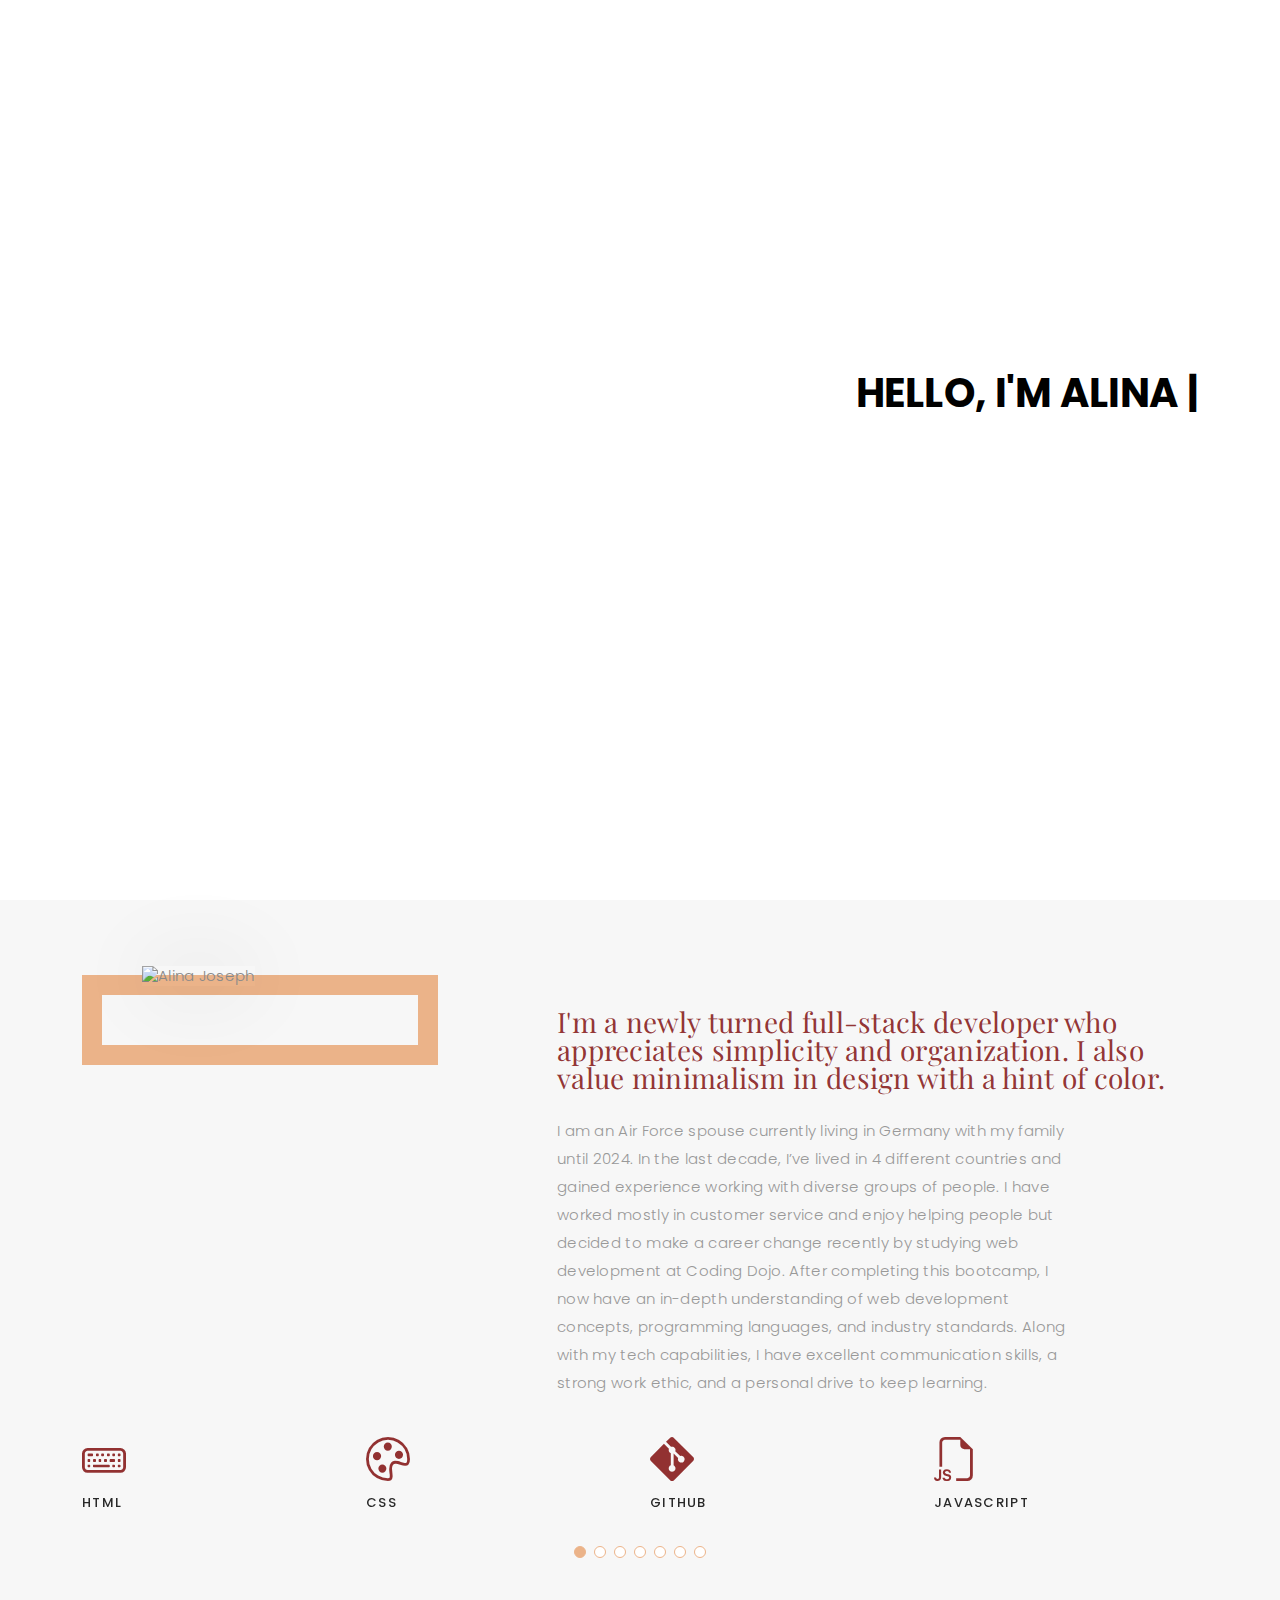
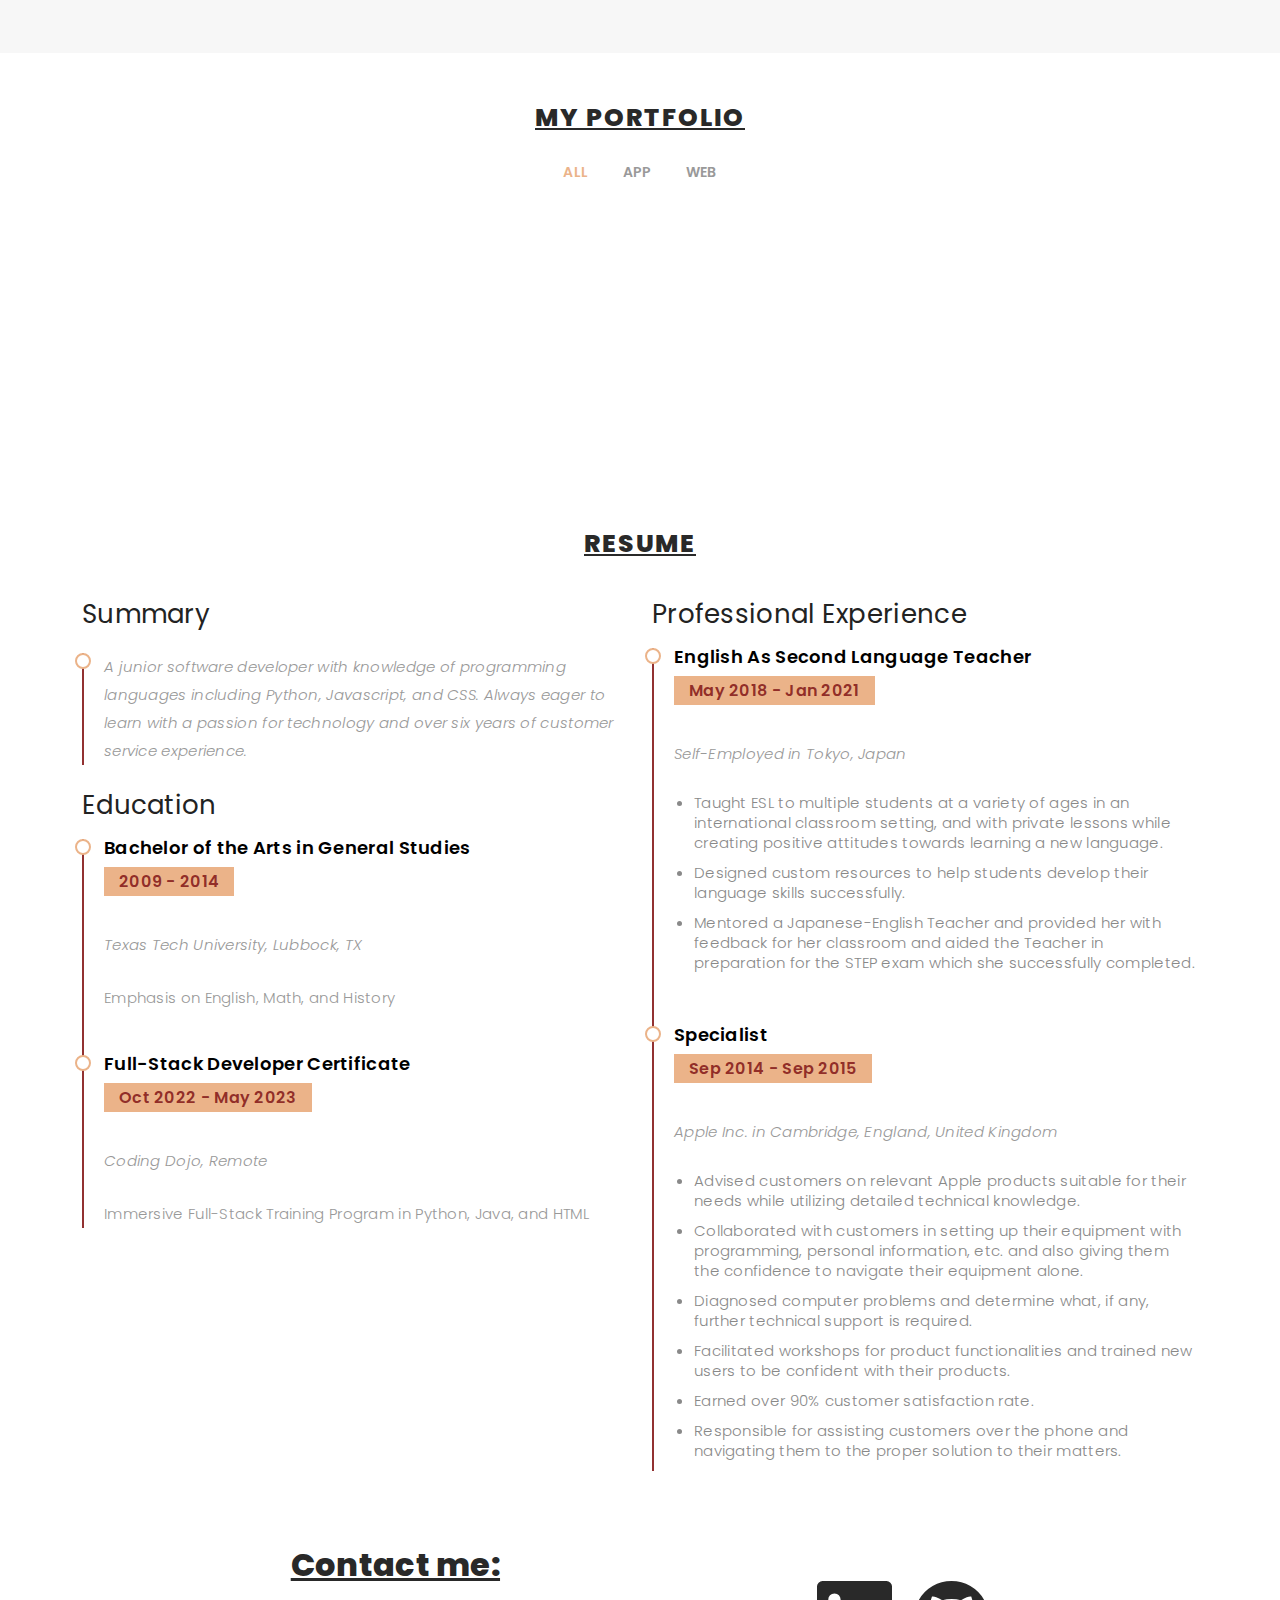
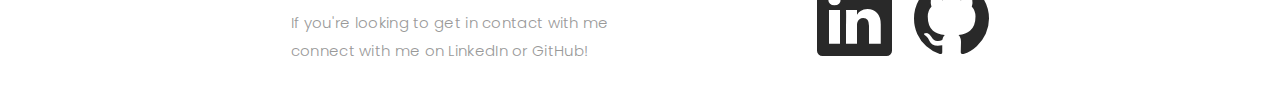
==== portfolio/index.html @ c33781b0 "Add files via upload" ====
<!DOCTYPE html>
<html lang="en">

    <head>
        <meta charset="UTF-8">
        <meta http-equiv="X-UA-Compatible" content="IE=edge">
        <meta name="viewport" content="width=device-width, initial-scale=1.0">
        <title> Portfolio | Alina Joseph </title>
        <link href="https://cdn.jsdelivr.net/npm/bootstrap@5.3.0-alpha1/dist/css/bootstrap.min.css" rel="stylesheet"
            integrity="sha384-GLhlTQ8iRABdZLl6O3oVMWSktQOp6b7In1Zl3/Jr59b6EGGoI1aFkw7cmDA6j6gD"
            crossorigin="anonymous" />

        <!-- Favicons -->
        <link href="assets/img/favicon.png" rel="icon">
        <link href="assets/img/apple-touch-icon.png" rel="apple-touch-icon">

        <!-- Google Fonts -->
        <link
            href="https://fonts.googleapis.com/css?family=Poppins:300,300i,400,400i,500,500i,600,600i,700,700i|Playfair+Display:400,400i,500,500i,600,600i,700,700i,900,900i"
            rel="stylesheet">

        <!-- Vendor CSS Files -->
        <link href="assets/vendor/bootstrap/css/bootstrap.min.css" rel="stylesheet">
        <link href="assets/vendor/bootstrap-icons/bootstrap-icons.css" rel="stylesheet">
        <link href="assets/vendor/boxicons/css/boxicons.min.css" rel="stylesheet">
        <link href="assets/vendor/swiper/swiper-bundle.min.css" rel="stylesheet">

        <!-- Template Main CSS File -->
        <link href="assets/css/style.css" rel="stylesheet">



    </head>

    <body>
        <!-- ======= Header ======= -->
        <header id="header" class="fixed-top ">
            <div class="container d-flex align-items-center justify-content-between">
                <nav id="navbar" class="navbar">
                    <ul>
                        <li><a class="nav-link scrollto active" href="#hero">Home</a></li>
                        <li><a class="nav-link scrollto" href="#about">About</a></li>
                        <li><a class="nav-link  scrollto" href="#portfolio">Portfolio</a></li>
                        <li><a class="nav-link  scrollto" href="#resume"> Resume</a></li>
                        <li><a class="nav-link scrollto" href="#contact">Contact</a></li>
                    </ul>
                    <i class="bi bi-list mobile-nav-toggle"></i>
                </nav><!-- .navbar -->
                <img class="initials" src="/assets/img/A-J-letters.png" alt="letters A and J">

            </div>
        </header><!-- End Header -->

        <!-- ======= Hero Section ======= -->
        <div id="hero" class="home">

            <div class="container">
                <div class="hero-content">
                    <h1>Hello, I'm <span class="typed"
                            data-typed-items="Alina Joseph, A Full-Stack Developer, A Freelancer, A Problem-Solver, Always Learning"></span>
                    </h1>
                    <p> Full-Stack Developer & Freelancer </p>

                    <ul class="list-unstyled list-social">
                        <li><a href="https://www.linkedin.com/in/alinajoseph10/"><i class="bi bi-linkedin"></i></a></li>
                        <li><a href="https://github.com/alinajoseph1"><i class="bi bi-github"></i></a></li>
                    </ul>
                </div>
            </div>
        </div><!-- End Hero -->

        <main id="main">

            <!-- ======= About Section ======= -->
            <div id="about" class="paddsection">
                <div class="container">
                    <div class="row justify-content-between">

                        <div class="col-lg-4 ">
                            <div class="div-img-bg">
                                <div class="about-img">
                                    <img src="assets/img/me-2023.jpg" class="img-responsive" alt="Alina Joseph">
                                </div>
                            </div>
                        </div>

                        <div class="col-lg-7 mt-2">
                            <div class="about-descr">

                                <p class="p-heading">I'm a newly turned full-stack developer who appreciates simplicity
                                    and organization.
                                    I also value minimalism in design with a hint of color. </p>
                                <p class="separator"> I am an Air Force spouse currently living in Germany with my
                                    family until 2024. In the last decade, I’ve lived in 4 different countries and
                                    gained experience working with diverse groups of people. I have worked mostly in
                                    customer service and enjoy helping people but decided to make a career change
                                    recently by studying web development at Coding Dojo. After completing this bootcamp,
                                    I now have an in-depth understanding of web development concepts, programming
                                    languages, and industry standards. Along with my tech capabilities, I have excellent
                                    communication skills, a strong work ethic, and a personal drive to keep learning.
                                </p>

                            </div>

                        </div>
                    </div>
                </div>

                <!-- ======= Services Section ======= -->
                <div id="services">
                    <div class="container">

                        <div class="services-slider swiper" data-aos="fade-up" data-aos-delay="100">
                            <div class="swiper-wrapper">

                                <div class="swiper-slide">
                                    <div class="services-block">
                                        <i class="bi bi-keyboard"></i>
                                        <span> HTML </span>
                                    </div>
                                </div><!-- End testimonial item -->

                                <div class="swiper-slide">
                                    <div class="services-block">
                                        <i class="bi bi-palette"></i>
                                        <span> CSS </span>

                                    </div>
                                </div><!-- End testimonial item -->

                                <div class="swiper-slide">
                                    <div class="services-block">
                                        <i class="bi bi-git"></i>
                                        <span>GITHUB</span>

                                    </div>
                                </div><!-- End testimonial item -->

                                <div class="swiper-slide">
                                    <div class="services-block">
                                        <i class="bi bi-filetype-js"></i>
                                        <span> JAVASCRIPT</span>

                                    </div>
                                </div><!-- End testimonial item -->

                                <div class="swiper-slide">
                                    <div class="services-block">
                                        <i class="bi bi-braces"></i>
                                        <span>PYTHON </span>

                                    </div>
                                </div><!-- End testimonial item -->

                                <div class="swiper-slide">
                                    <div class="services-block">
                                        <i class="bi bi-diagram-3-fill"></i>
                                        <span>SQL</span>

                                    </div>
                                </div><!-- End testimonial item -->

                                <div class="swiper-slide">
                                    <div class="services-block">
                                        <i class="bi bi-bootstrap-fill"></i>
                                        <span>BOOTSTRAP</span>

                                    </div>
                                </div><!-- End testimonial item -->

                            </div>
                            <div class="swiper-pagination"></div>
                        </div>

                    </div>

                </div><!-- End Services Section -->
            </div><!-- End About Section -->

            <!-- ======= Portfolio Section ======= -->
            <div id="portfolio" class="paddsection">

                <div class="container">
                    <div class="section-title text-center">
                        <h2>My Portfolio</h2>
                    </div>
                </div>

                <div class="container">

                    <div class="row">
                        <div class="col-lg-12 d-flex justify-content-center">
                            <ul id="portfolio-flters">
                                <li data-filter="*" class="filter-active">All</li>
                                <li data-filter=".filter-app">App</li>
                                <li data-filter=".filter-web">Web</li>
                            </ul>
                        </div>
                    </div>

                    <div class="row portfolio-container">

                        <div class="col-lg-4 col-md-6 portfolio-item filter-app">
                            <img src="assets/img/skincare-page.png" class="img-fluid" alt="">
                            <div class="portfolio-info">
                                <h4> M + E Skincare </h4>
                                <p> Web Application that allows skincare enthusiasts to create profiles, customize their
                                    skincare concerns and get recommended products per the concern selected on profile.
                                </p>
                                <a href="assets/img/skincare-page.png" data-gallery="portfolioGallery"
                                    class="portfolio-lightbox preview-link" title="App 1"><i class="bx bx-plus"></i></a>
                                <a href="https://github.com/alinajoseph1/skincareproject" class="details-link"
                                    title="More Details"><i class="bx bx-link"></i></a>
                            </div>
                        </div>

                        <div class="col-lg-4 col-md-6 portfolio-item filter-web">
                            <img src="assets/img/plant-shop.png" class="img-fluid" alt="">
                            <div class="portfolio-info">
                                <h4> Plant Webpage </h4>
                                <p> Webpage styled as requested </p>
                                <a href="assets/img/plant-shop.png" data-gallery="portfolioGallery"
                                    class="portfolio-lightbox preview-link" title="Web 3"><i class="bx bx-plus"></i></a>
                                <a href="https://github.com/alinajoseph1/web-fund-plant-shop" class="details-link"
                                    title="More Details"><i class="bx bx-link"></i></a>
                            </div>
                        </div>

                        <div class="col-lg-4 col-md-6 portfolio-item filter-app">
                            <img src="assets/img/sasquatch-sighting.png" class="img-fluid" alt="">
                            <div class="portfolio-info">
                                <h4> Sasquatch Sighting</h4>
                                <p>Web Application that allows users to create accounts, post in a forum, create and
                                    save info such as: date, location, and text on Sasquatch sightings.</p>
                                <a href="assets/img/sasquatch-sighting.png" data-gallery="portfolioGallery"
                                    class="portfolio-lightbox preview-link" title="App 2"><i class="bx bx-plus"></i></a>
                                <a href="https://github.com/alinajoseph1/sightings" class="details-link"
                                    title="More Details"><i class="bx bx-link"></i></a>
                            </div>
                        </div>
                    </div>
                </div>
            </div><!-- End Portfolio Section -->

            <!-- ======= Resume Section ======= -->
            <section id="resume" class="resume">
                <div class="container aos-init aos-animate" data-aos="fade-up">
                    <div class="container">
                        <div class="section-title text-center">
                            <h2>Resume</h2>
                        </div>
                    </div>
                    <!-- <div class="section-title">
                        <h2>Resume</h2>
                        <p>Magnam dolores commodi suscipit. Necessitatibus eius consequatur ex aliquid fuga eum quidem.
                            Sit sint consectetur velit. Quisquam quos quisquam cupiditate. Et nemo qui impedit suscipit
                            alias ea. Quia fugiat sit in iste officiis commodi quidem hic quas.</p>
                    </div> -->

                    <div class="row">
                        <div class="col-lg-6">
                            <h4 class="resume-title">Summary</h4>
                            <div class="resume-item pb-0">
                                <p><em>A junior software developer with knowledge of programming languages including
                                        Python, Javascript, and CSS. Always eager to learn with a passion for technology
                                        and over six years of customer service experience.</em></p>
                                <p>
                                </p>
                            </div>

                            <h3 class="resume-title">Education</h3>
                            <div class="resume-item">
                                <h4>Bachelor of the Arts in General Studies</h4>
                                <h5>2009 - 2014</h5>
                                <p><em>Texas Tech University, Lubbock, TX</em></p>
                                <p> Emphasis on English, Math, and History</p>
                            </div>
                            <div class="resume-item">
                                <h4>Full-Stack Developer Certificate</h4>
                                <h5>Oct 2022 - May 2023</h5>
                                <p><em>Coding Dojo, Remote</em></p>
                                <p>Immersive Full-Stack Training Program in Python, Java, and HTML</p>
                            </div>
                        </div>
                        <div class="col-lg-6">
                            <h3 class="resume-title">Professional Experience</h3>
                            <div class="resume-item">
                                <h4>English As Second Language Teacher </h4>
                                <h5>May 2018 - Jan 2021 </h5>
                                <p><em> Self-Employed in Tokyo, Japan</em></p>
                                <p>
                                </p>
                                <ul>
                                    <li>Taught ESL to multiple students at a variety of ages in an international
                                        classroom setting, and with private lessons while creating positive attitudes
                                        towards learning a new language.</li>
                                    <li>Designed custom resources to help students develop their language skills
                                        successfully. </li>
                                    <li>Mentored a Japanese-English Teacher and provided her with feedback for her
                                        classroom and aided the Teacher in preparation for the STEP exam which she
                                        successfully completed.</li>
                                </ul>
                                <p></p>
                            </div>
                            <div class="resume-item">
                                <h4> Specialist </h4>
                                <h5>Sep 2014 - Sep 2015</h5>
                                <p><em>Apple Inc. in Cambridge, England, United Kingdom</em></p>
                                <p>
                                </p>
                                <ul>
                                    <li>Advised customers on relevant Apple products suitable for their needs while
                                        utilizing detailed technical knowledge.</li>
                                    <li>Collaborated with customers in setting up their equipment with programming,
                                        personal information, etc. and also giving them the confidence to navigate their
                                        equipment alone.</li>
                                    <li>Diagnosed computer problems and determine what, if any, further technical
                                        support is required.
                                    </li>
                                    <li>Facilitated workshops for product functionalities and trained new users to be
                                        confident with their products.</li>
                                    <li> Earned over 90% customer satisfaction rate. </li>
                                    <li>Responsible for assisting customers over the phone and navigating them to the
                                        proper solution to their matters.
                                    </li>
                                </ul>
                                <p></p>
                            </div>
                        </div>
                    </div>

                </div>
            </section>
            </div><!-- End Journal Section -->

            <!-- ======= Contact Section ======= -->
            <div id="contact" class="paddsection">
                <div class="container">
                    <div class="d-flex justify-content-evenly align-items-center ">
                        <div class="contact-contact">
                            <h2> Contact me:</h2>
                            <p> If you're looking to get in contact with me
                                <br> connect with me on LinkedIn or GitHub!
                            </p>
                        </div>
                        <div class="contact-icons">
                            <a href="https://www.linkedin.com/in/alinajoseph10/"><i class="bi-linkedin"></i></a>
                            <a href="https://github.com/alinajoseph1"><i class="bi-github"></i></a>
                        </div>
                    </div>
                </div>
            </div>
            </div><!-- End Contact Section -->

        </main><!-- End #main -->


        <a href="#" class="back-to-top d-flex align-items-center justify-content-center"><i
                class="bi bi-arrow-up-short"></i></a>

        <!-- Vendor JS Files -->
        <script src="assets/vendor/bootstrap/js/bootstrap.bundle.min.js"></script>
        <script src="assets/vendor/isotope-layout/isotope.pkgd.min.js"></script>
        <script src="assets/vendor/swiper/swiper-bundle.min.js"></script>
        <script src="assets/vendor/typed.js/typed.umd.js"></script>

        <!-- Template Main JS File -->
        <script src="assets/js/main.js"></script>

    </body>

</html>
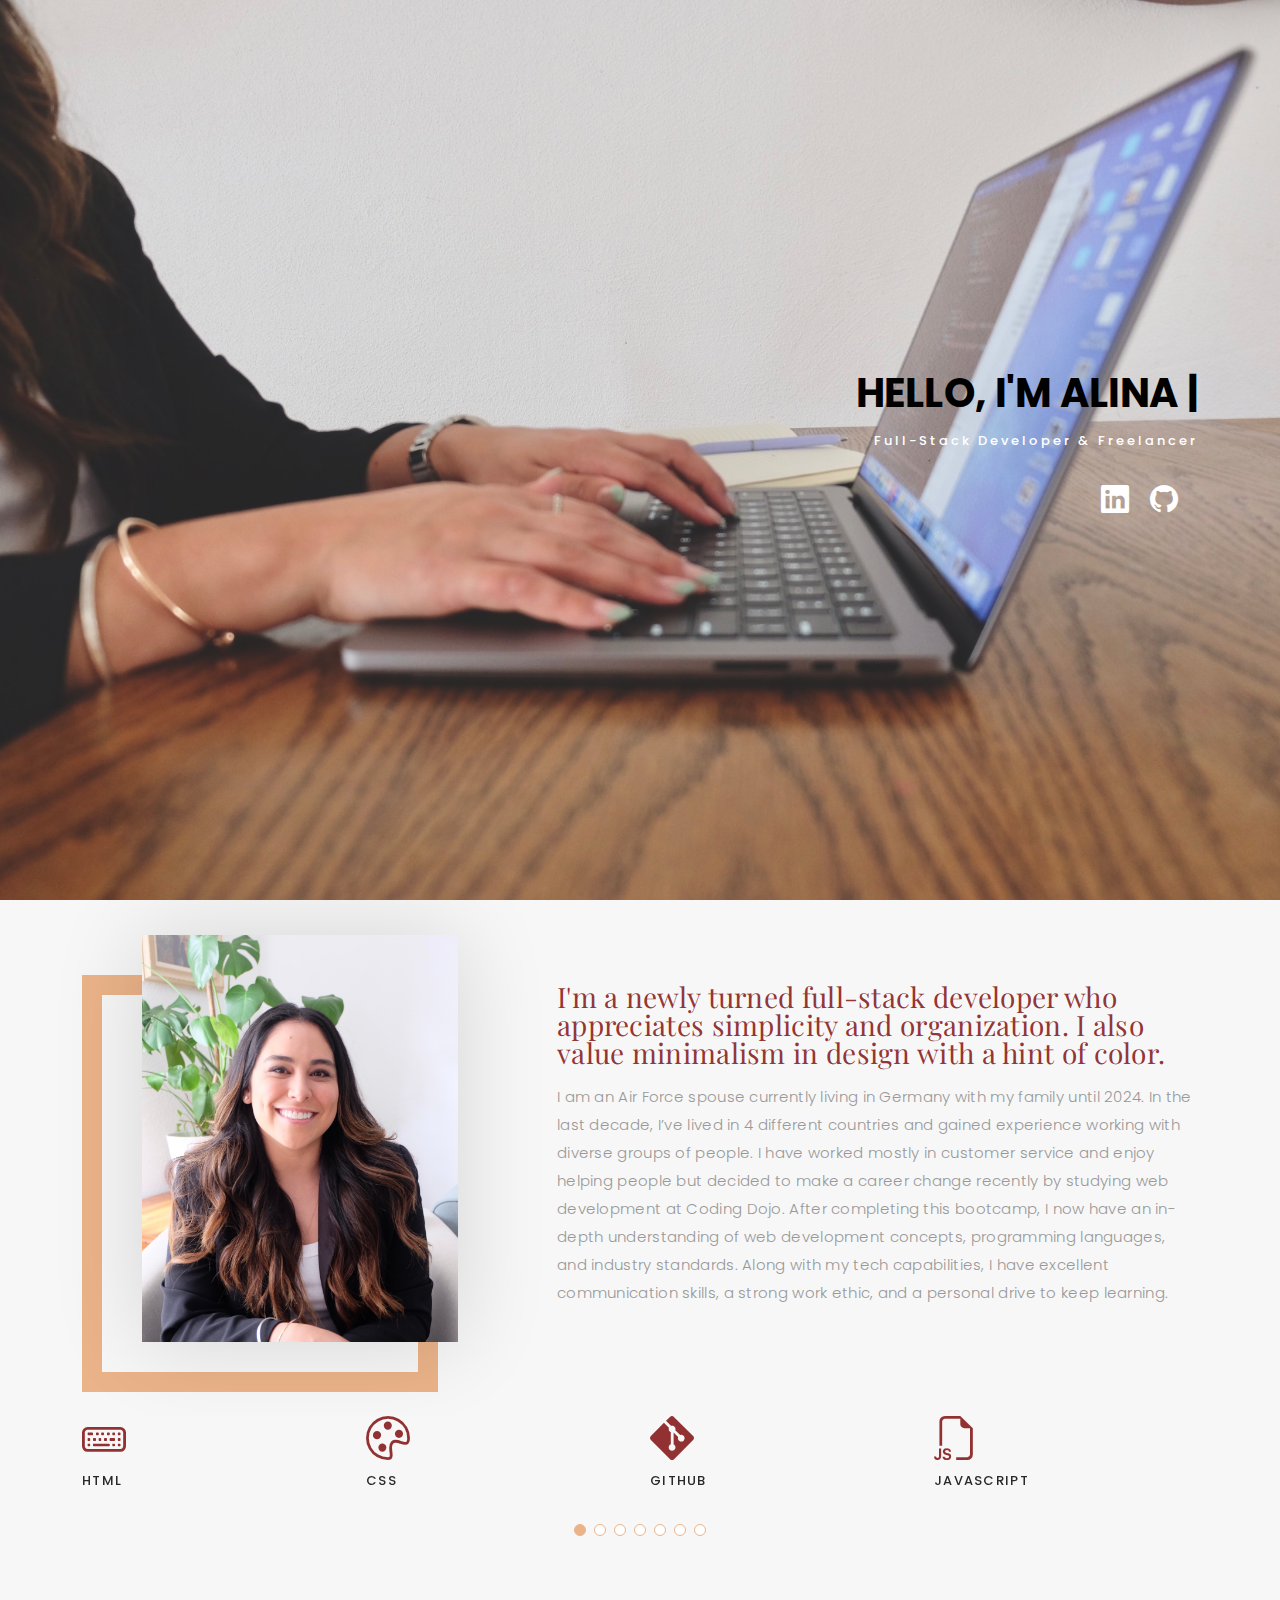
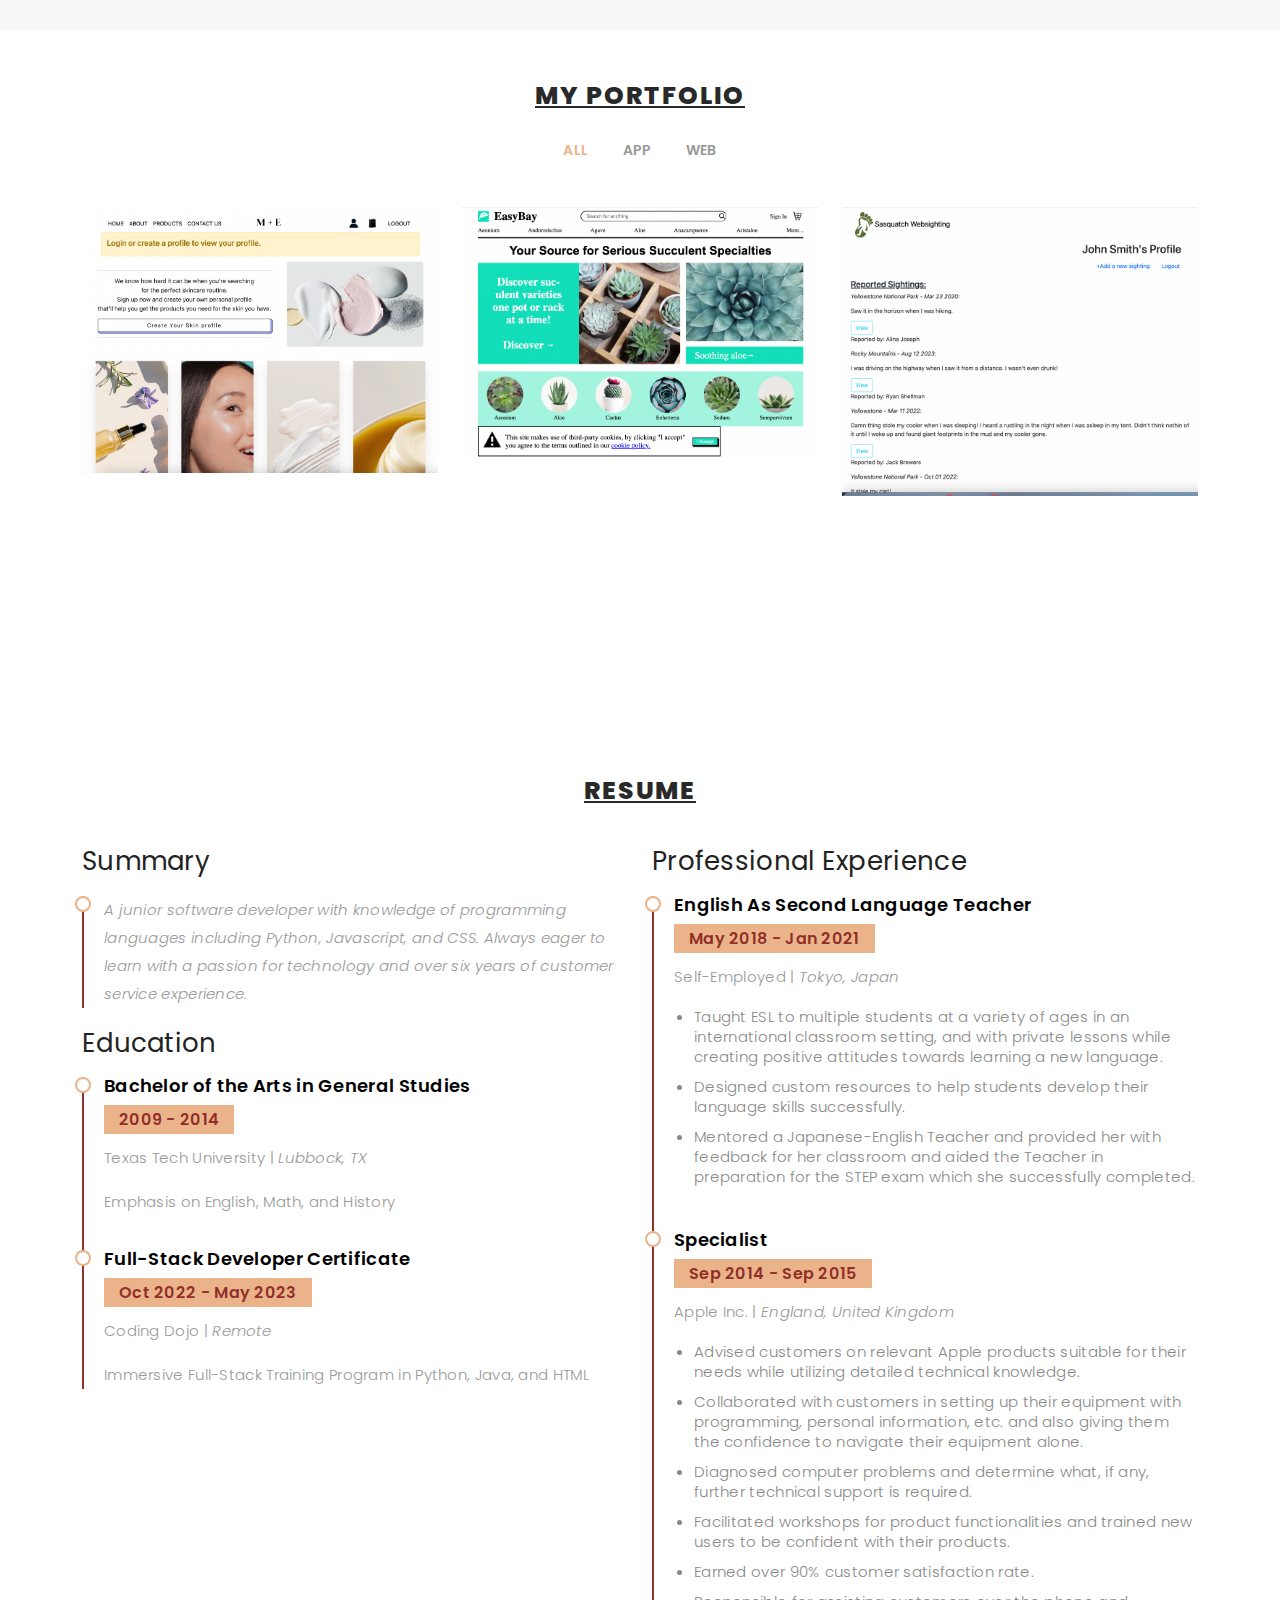
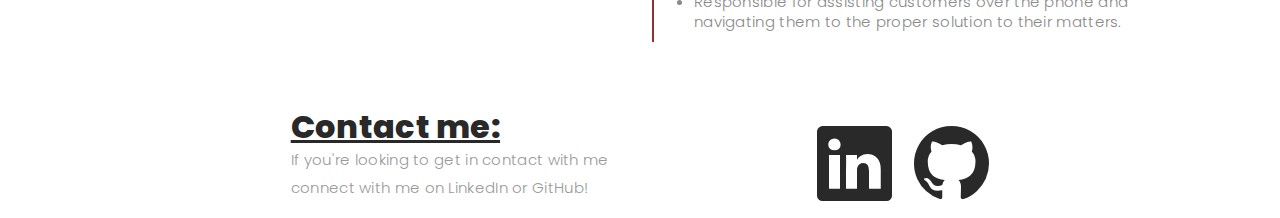
==== commit e89572ba: "Add files via upload" ====
--- a/portfolio/index.html
+++ b/portfolio/index.html
@@ -76,7 +76,7 @@
                 <div class="container">
                     <div class="row justify-content-between">
 
-                        <div class="col-lg-4 ">
+                        <div class="col-lg-4 mb-4">
                             <div class="div-img-bg">
                                 <div class="about-img">
                                     <img src="assets/img/me-2023.jpg" class="img-responsive" alt="Alina Joseph">
@@ -125,6 +125,7 @@
                                         <i class="bi bi-palette"></i>
                                         <span> CSS </span>
 
+
                                     </div>
                                 </div><!-- End testimonial item -->
 
@@ -132,7 +133,6 @@
                                     <div class="services-block">
                                         <i class="bi bi-git"></i>
                                         <span>GITHUB</span>
-
                                     </div>
                                 </div><!-- End testimonial item -->
 
@@ -272,13 +272,13 @@
                             <div class="resume-item">
                                 <h4>Bachelor of the Arts in General Studies</h4>
                                 <h5>2009 - 2014</h5>
-                                <p><em>Texas Tech University, Lubbock, TX</em></p>
+                                <p>Texas Tech University | <em>Lubbock, TX</em></p>
                                 <p> Emphasis on English, Math, and History</p>
                             </div>
                             <div class="resume-item">
                                 <h4>Full-Stack Developer Certificate</h4>
                                 <h5>Oct 2022 - May 2023</h5>
-                                <p><em>Coding Dojo, Remote</em></p>
+                                <p>Coding Dojo |<em> Remote</em></p>
                                 <p>Immersive Full-Stack Training Program in Python, Java, and HTML</p>
                             </div>
                         </div>
@@ -287,7 +287,7 @@
                             <div class="resume-item">
                                 <h4>English As Second Language Teacher </h4>
                                 <h5>May 2018 - Jan 2021 </h5>
-                                <p><em> Self-Employed in Tokyo, Japan</em></p>
+                                <p>Self-Employed | <em> Tokyo, Japan</em> </p>
                                 <p>
                                 </p>
                                 <ul>
@@ -305,7 +305,7 @@
                             <div class="resume-item">
                                 <h4> Specialist </h4>
                                 <h5>Sep 2014 - Sep 2015</h5>
-                                <p><em>Apple Inc. in Cambridge, England, United Kingdom</em></p>
+                                <p>Apple Inc. | <em> England, United Kingdom </em> </p>
                                 <p>
                                 </p>
                                 <ul>
--- a/portfolio/assets/css/style.css
+++ b/portfolio/assets/css/style.css
@@ -2,6 +2,7 @@
 /*--------------------------------------------------------------
 # General
 --------------------------------------------------------------*/
+
 body {
   background: #ffffff;
   color: #898989;
@@ -48,7 +49,6 @@
 }
 
 p {
-  margin: 25px 0;
   padding: 0;
   font-size: 15px;
   color: #999999;
@@ -582,7 +582,7 @@
 }
 
 #about .about-descr .separator {
-  max-width: 80%;
+  max-width: 100%;
   margin-bottom: 40px;
   text-align: left;
 }
